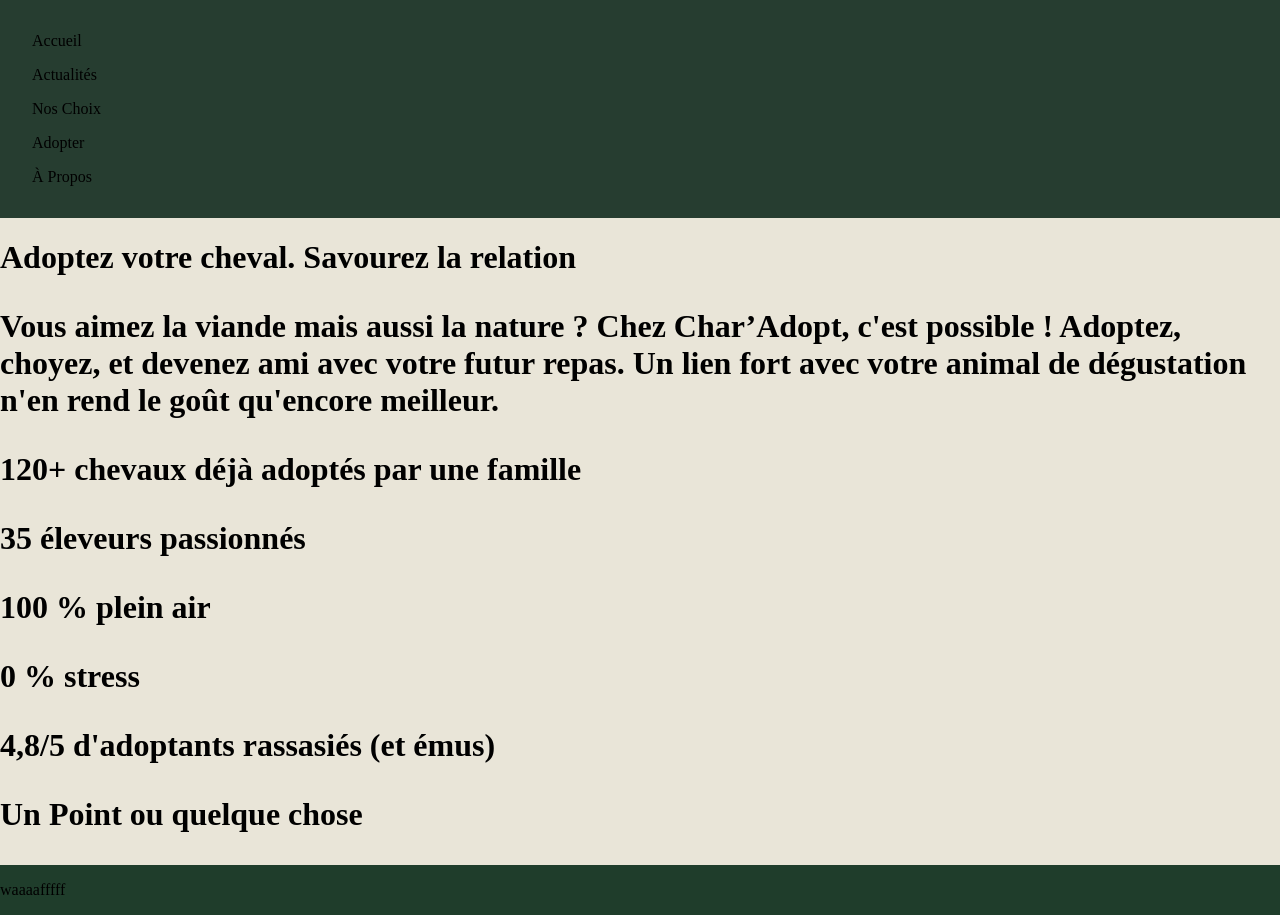
==== index.html @ a3f76d48 "test" ====
<!DOCTYPE html>
<html lang="fr">
<head>
    <meta charset="UTF-8">
    <meta name="viewport" content="width=device-width, initial-scale=1.0">
    <title>Char’Adopt - Accueil</title>
    <link rel="stylesheet" href="style.css">
</head>
<body class="page">
    <header>
        <nav class="nav">
            <p>
                <a href="index.html">
                    <span class="nav">Accueil</span>
                </a>
                <a href="actualite.html">
                    <span class="nav">Actualités</span>
                </a>
                <a href="Nos-choix.html">
                <span class="nav">Nos Choix</span>
                </a>
                <a href="adopter.html">
                    <span class="nav">Adopter</span>
                </a>
                <a href="a_propos.html">
                    <span class="nav">À Propos</span>
                </a>
            </p>
        </nav>
    </header>

    <main class="Accueil">
        <h1>Adoptez votre cheval. Savourez la relation</1>
        <p class="sous-titres">
            Vous aimez la viande mais aussi la nature ?
            Chez Char’Adopt, c'est possible !
            Adoptez, choyez, et devenez ami avec votre futur repas.
            Un lien fort avec votre animal de dégustation n'en rend le goût qu'encore meilleur.
        </p>
        <div class="bande">
            <p>120+ chevaux déjà adoptés par une famille</p>
            <p>35 éleveurs passionnés</p>
            <p>100 % plein air</p>
            <p>0 % stress</p>
            <p>4,8/5 d'adoptants rassasiés (et émus)</p>
        </div>
        <p>Un Point ou quelque chose</p>
    </main>
    <footer>
        <p>waaaafffff</p>
    </footer>
</body>
</html>
---- style.css ----
.page{
    min-height: 90vh;
    color: rgb(0, 0, 0);
    margin: 0 auto;
    display: grid;
    grid-template-rows: auto;
    grid-template-columns: 1fr;
    grid-template-areas:
        "header"
        "main"
        "footer";
    justify-content: center;
}

header{
    margin: 0 0 0 0;
    background-color: #263D30;    
}

.titre{
    text-align: center;
}

.nav{
    display: flex;
    align-items: center;
    gap: 1.5rem;
    padding: 0.5rem 1rem;
    background-color: #263D30;
}

header .logo-responsive {
    width: clamp(80px, 18vw, 250px);
    height: auto;
    display: block;
}

.Accueil{
    box-sizing: border-box;
    background-color: #E9E5D8;
}

footer{
    background-color: #1f3d2b;
}

.titre_chval{
    text-align: center;
}

.liste{
    margin: 0 auto;
    background-color: #f4f1e7;
    display: flex;
    flex-direction: row;
    gap: 1rem;
    flex-wrap: wrap;
    justify-content: center;
    align-items: center;
    align-content: end;
    box-shadow: black 10px;
}

.carte{
    border: hidden 10px;
    box-sizing: border-box;
    border-radius: 10px;
    background-color: #f4f1e7;
    box-shadow: 20px black;
    width: 25rem;
    height: 25rem;
}

.carte img{
    border-radius: 10px 10px 0px 0px;
    box-shadow: 50px;
    width: 100%;
    height: 15rem;
    object-fit: cover;
}

a:link {
    color: inherit;
    text-decoration: none;
}

a:visited {
    color: inherit;
}

a:hover {
    color: inherit;
    text-decoration: none;
}

a:active {
    color: inherit;
}
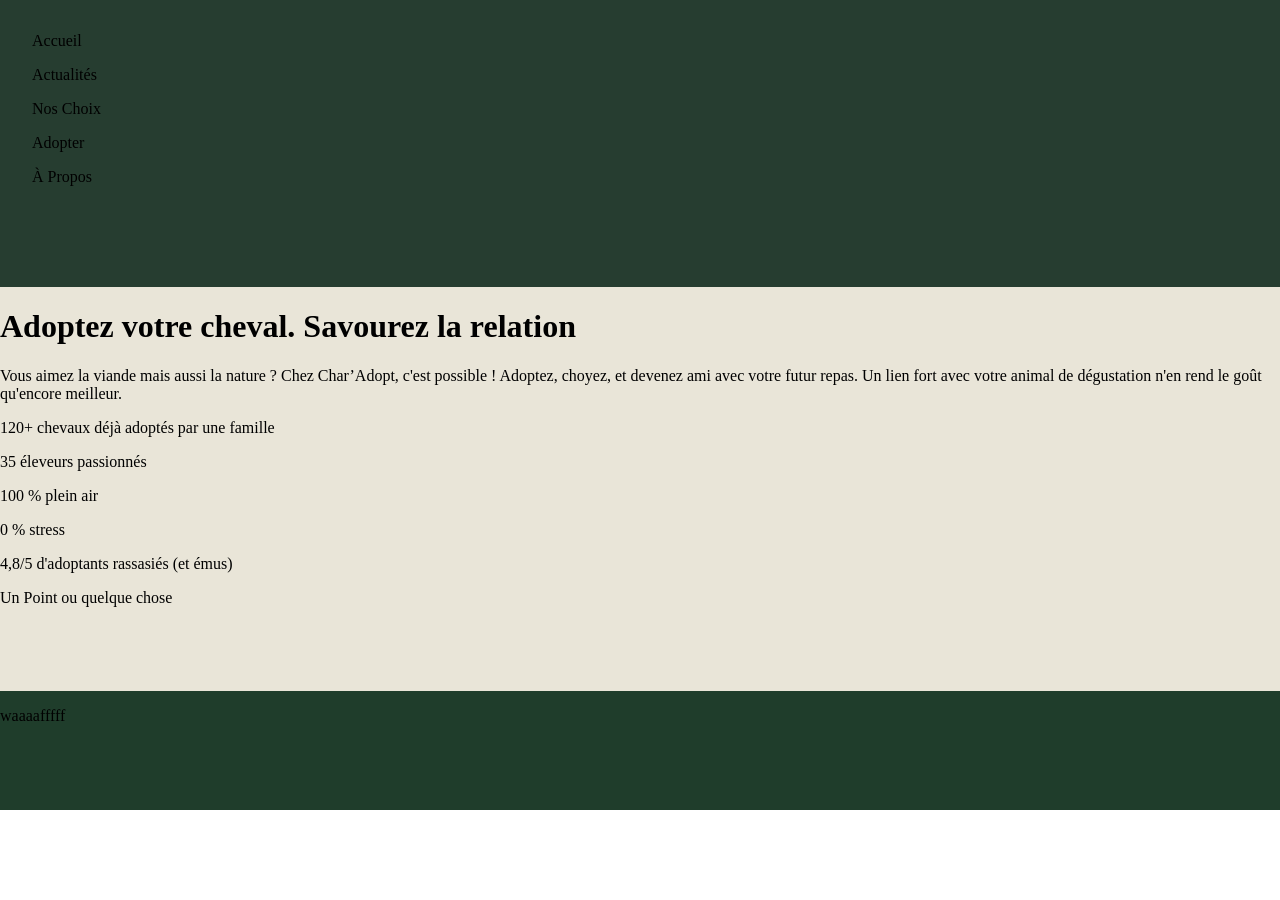
==== commit fc305210: "1er correctif" ====
--- a/index.html
+++ b/index.html
@@ -3,7 +3,7 @@
 <head>
     <meta charset="UTF-8">
     <meta name="viewport" content="width=device-width, initial-scale=1.0">
-    <title>Char’Adopt - Accueil</title>
+    <title>Accueil</title>
     <link rel="stylesheet" href="style.css">
 </head>
 <body class="page">
@@ -30,7 +30,7 @@
     </header>
 
     <main class="Accueil">
-        <h1>Adoptez votre cheval. Savourez la relation</1>
+        <h1>Adoptez votre cheval. Savourez la relation</h1>
         <p class="sous-titres">
             Vous aimez la viande mais aussi la nature ?
             Chez Char’Adopt, c'est possible !
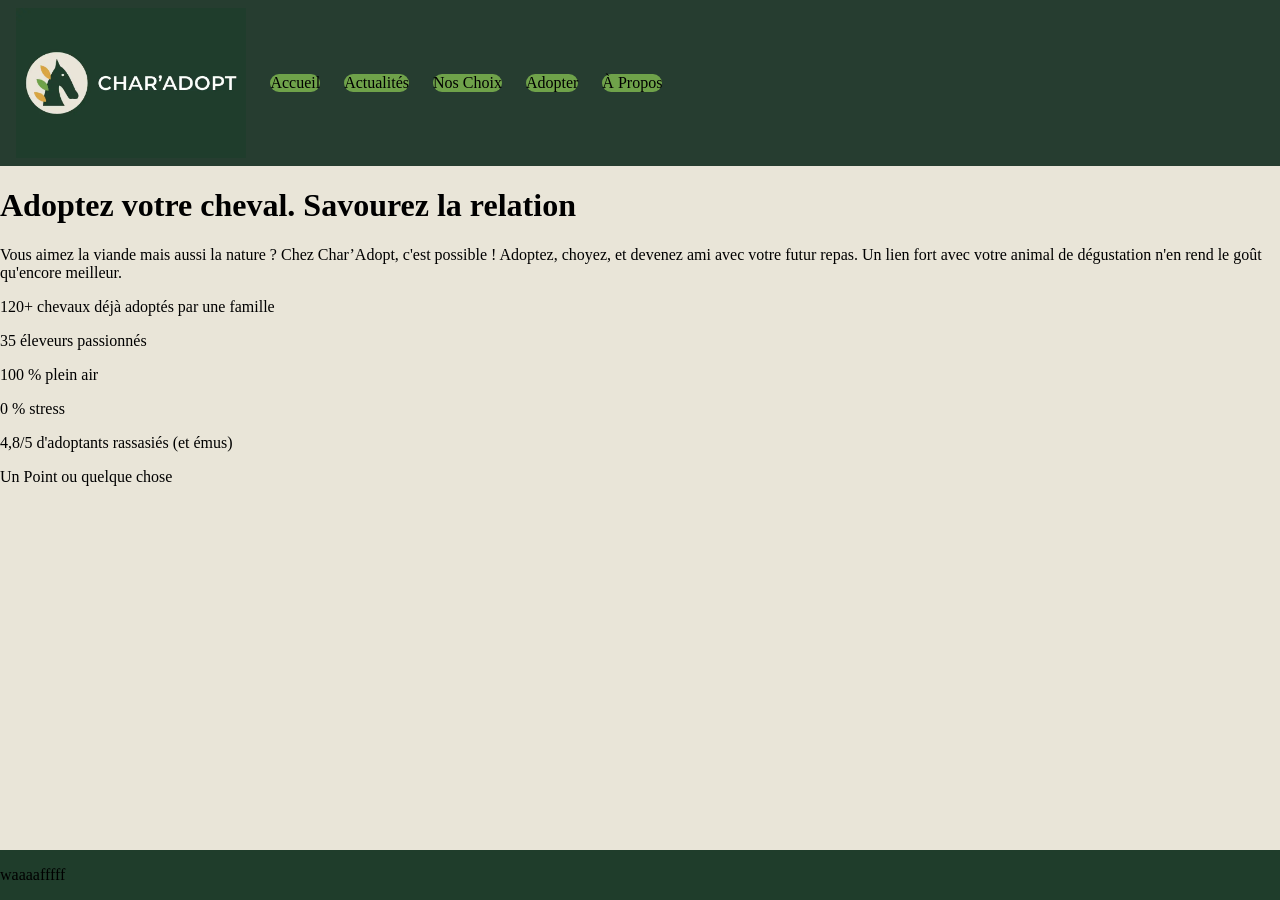
==== commit feaa426f: "navchange" ====
--- a/index.html
+++ b/index.html
@@ -3,29 +3,20 @@
 <head>
     <meta charset="UTF-8">
     <meta name="viewport" content="width=device-width, initial-scale=1.0">
-    <title>Accueil</title>
+    <title>Char’Adopt - Accueil</title>
     <link rel="stylesheet" href="style.css">
 </head>
 <body class="page">
     <header>
         <nav class="nav">
-            <p>
-                <a href="index.html">
-                    <span class="nav">Accueil</span>
-                </a>
-                <a href="actualite.html">
-                    <span class="nav">Actualités</span>
-                </a>
-                <a href="Nos-choix.html">
-                <span class="nav">Nos Choix</span>
-                </a>
-                <a href="adopter.html">
-                    <span class="nav">Adopter</span>
-                </a>
-                <a href="a_propos.html">
-                    <span class="nav">À Propos</span>
-                </a>
-            </p>
+            <a href="index.html">
+                <img src="images/Green-Logo.webp" alt="Char'Adopt Logo, retour à l'accueil"class="logo-responsive">
+            </a>
+            <a href="index.html"> Accueil </a>
+            <a href="actualite.html"> Actualités </a>
+            <a href="Nos-choix.html"> Nos Choix </a>
+            <a href="adopter.html"> Adopter </a>
+            <a href="a_propos.html"> À Propos </a>
         </nav>
     </header>
 
--- a/style.css
+++ b/style.css
@@ -1,9 +1,9 @@
 .page{
-    min-height: 90vh;
+    min-height: 100vh;
     color: rgb(0, 0, 0);
     margin: 0 auto;
     display: grid;
-    grid-template-rows: auto;
+    grid-template-rows: auto 1fr auto;
     grid-template-columns: 1fr;
     grid-template-areas:
         "header"
@@ -26,7 +26,13 @@
     align-items: center;
     gap: 1.5rem;
     padding: 0.5rem 1rem;
-    background-color: #263D30;
+}
+
+.nav a{
+    box-sizing: border-box;
+    border-radius: 10px;
+    box-shadow: 10%;
+    background-color: #6fa24a;
 }
 
 header .logo-responsive {
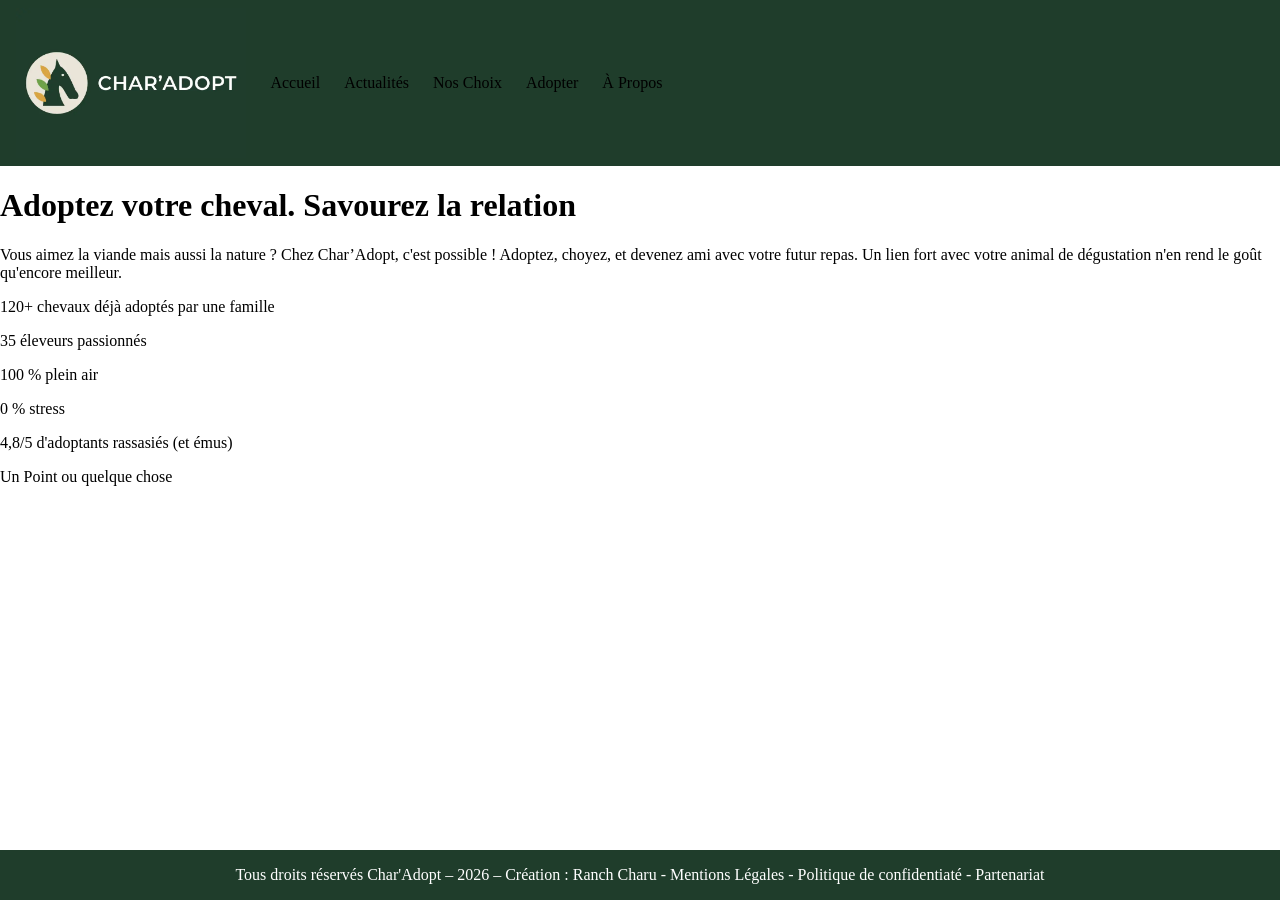
==== commit c2644520: "Large Update: CSS + All Footers + actualité" ====
--- a/index.html
+++ b/index.html
@@ -38,7 +38,7 @@
         <p>Un Point ou quelque chose</p>
     </main>
     <footer>
-        <p>waaaafffff</p>
+        <p>Tous droits réservés Char'Adopt – 2026 – Création : Ranch Charu - Mentions Légales - Politique de confidentiaté - Partenariat</p>
     </footer>
 </body>
 </html>
--- a/style.css
+++ b/style.css
@@ -14,11 +14,30 @@
 
 header{
     margin: 0 0 0 0;
-    background-color: #263D30;    
+    background-color: #1f3d2b;
 }
 
 .titre{
     text-align: center;
+}
+
+.titre-actualite{
+    text-align: left;
+    background-color: #FFFFFF;
+}
+
+.titre-actualite a{
+    color: black;
+}
+
+.Black-Friday{
+    text-align: center;
+    color: white;
+    background-color: black;
+}
+
+.Black-Friday:hover{
+    color: #D9A441;
 }
 
 .nav{
@@ -30,9 +49,7 @@
 
 .nav a{
     box-sizing: border-box;
-    border-radius: 10px;
-    box-shadow: 10%;
-    background-color: #6fa24a;
+    color: #FFFFFF;
 }
 
 header .logo-responsive {
@@ -43,11 +60,13 @@
 
 .Accueil{
     box-sizing: border-box;
-    background-color: #E9E5D8;
+    background-color: white;
 }
 
 footer{
     background-color: #1f3d2b;
+    color: #FFFFFF;
+    text-align: center;
 }
 
 .titre_chval{
@@ -55,8 +74,8 @@
 }
 
 .liste{
-    margin: 0 auto;
-    background-color: #f4f1e7;
+    margin-bottom: 5rem;
+    background-color: #E9E5D8;
     display: flex;
     flex-direction: row;
     gap: 1rem;
@@ -64,7 +83,6 @@
     justify-content: center;
     align-items: center;
     align-content: end;
-    box-shadow: black 10px;
 }
 
 .carte{
@@ -72,13 +90,12 @@
     box-sizing: border-box;
     border-radius: 10px;
     background-color: #f4f1e7;
-    box-shadow: 20px black;
     width: 25rem;
-    height: 25rem;
+    height: 35rem;
 }
 
 .carte img{
-    border-radius: 10px 10px 0px 0px;
+    border-radius: 10px 10px 0 0;
     box-shadow: 50px;
     width: 100%;
     height: 15rem;
@@ -90,12 +107,8 @@
     text-decoration: none;
 }
 
-a:visited {
-    color: inherit;
-}
-
 a:hover {
-    color: inherit;
+    color: #D9A441;
     text-decoration: none;
 }
 
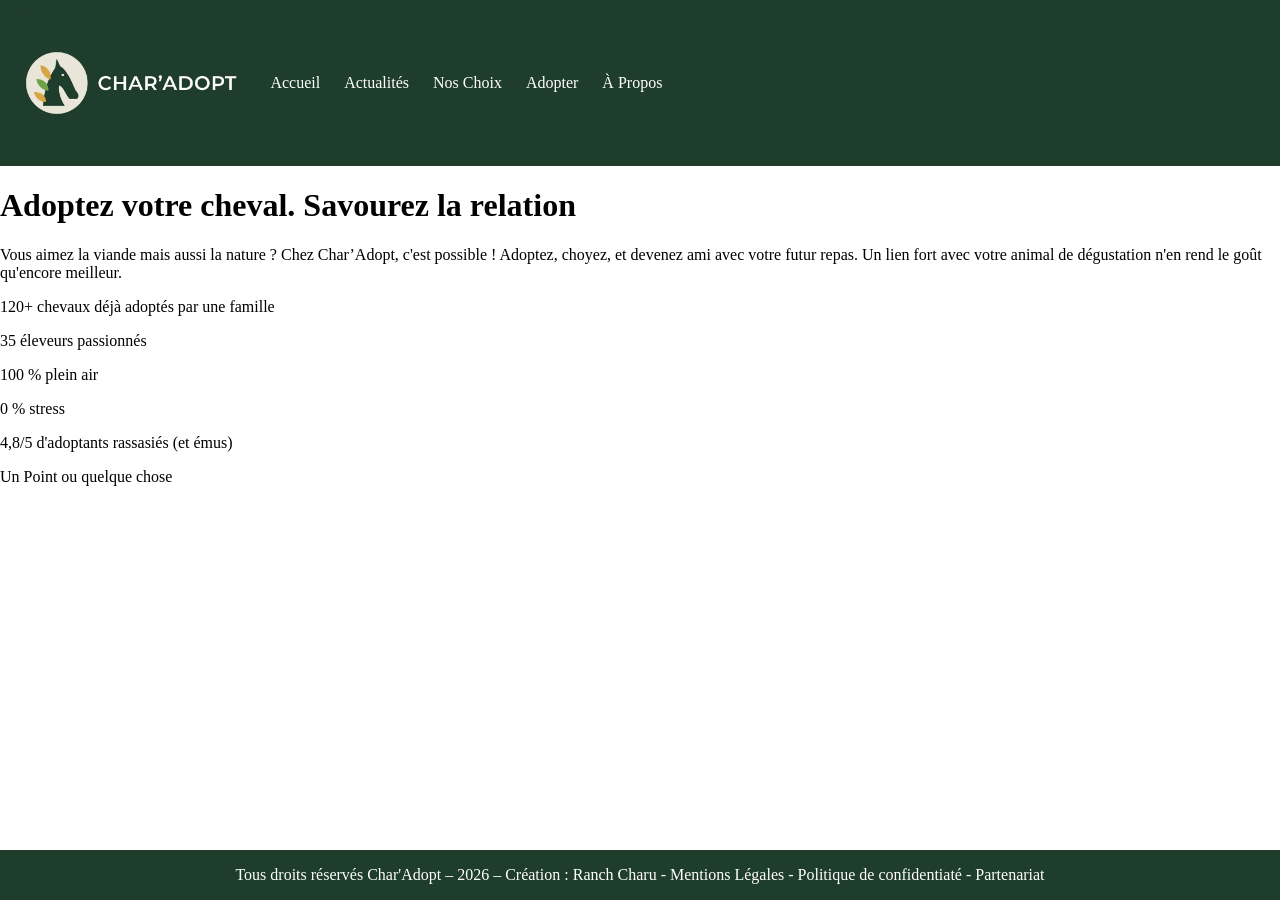
==== commit 357ee716: "pagedescriptivemaj" ====
--- a/index.html
+++ b/index.html
@@ -17,7 +17,7 @@
             <a href="Nos-choix.html"> Nos Choix </a>
             <a href="adopter.html"> Adopter </a>
             <a href="a_propos.html"> À Propos </a>
-        </nav>
+        </nav>  
     </header>
 
     <main class="Accueil">
--- a/style.css
+++ b/style.css
@@ -21,12 +21,13 @@
     text-align: center;
 }
 
-.titre-actualite{
+.titre-actualité{
     text-align: left;
     background-color: #FFFFFF;
-}
-
-.titre-actualite a{
+    margin-left: 2rem;
+}
+
+.titre-actualité a{
     color: black;
 }
 
@@ -41,15 +42,33 @@
 }
 
 .nav{
+    color: white;
     display: flex;
     align-items: center;
-    gap: 1.5rem;
+    column-gap: 1.5rem;
+    row-gap: 0.75rem;
     padding: 0.5rem 1rem;
+}
+
+.nav a img {
+    width: clamp(80px, 18vw, 250px);
 }
 
 .nav a{
     box-sizing: border-box;
     color: #FFFFFF;
+    display: flex;
+}
+
+.nav > a{
+    display: flex;
+    justify-content: left;
+}
+
+.logo-link{
+    margin: 1rem;
+    margin-right: 2rem;
+    display: flex;
 }
 
 header .logo-responsive {
@@ -69,37 +88,39 @@
     text-align: center;
 }
 
+
 .titre_chval{
     text-align: center;
 }
 
 .liste{
     margin-bottom: 5rem;
-    background-color: #E9E5D8;
+    background-color: white;
     display: flex;
     flex-direction: row;
     gap: 1rem;
     flex-wrap: wrap;
     justify-content: center;
-    align-items: center;
-    align-content: end;
 }
 
 .carte{
-    border: hidden 10px;
+    display: flex;
+    flex-direction: column;
+    flex-wrap: wrap;
+    border: solid 5px black;
     box-sizing: border-box;
     border-radius: 10px;
     background-color: #f4f1e7;
-    width: 25rem;
-    height: 35rem;
+    width: 25vw;
+    height: 30vw;
 }
 
 .carte img{
-    border-radius: 10px 10px 0 0;
-    box-shadow: 50px;
-    width: 100%;
-    height: 15rem;
+    width: 24.4vw;
+    height: 25vh;
     object-fit: cover;
+    border-radius: 7px;
+    border-bottom: 5px solid black;
 }
 
 a:link {
@@ -116,3 +137,73 @@
     color: inherit;
 }
 
+.contact-form {
+width: 60ch;
+margin-inline: auto;
+}
+
+.actualite {
+    display: flex;
+    flex-direction: column;
+    gap: 0.5rem;
+    align-items: center;
+}
+
+.news {
+    display: flex;
+    flex-direction: column;
+    gap: 0.2rem;    
+}
+
+.carte-actu{
+    background-color: #E9E5D8;
+    display: flex;
+    flex-direction: row;
+    gap: .1rem;
+    height: 17.5rem;
+    width: 90vw;
+    align-items: center;
+    border: 5px solid black;
+    border-radius: 11px;
+}
+
+.image-actu img{
+    margin-top: 0.2rem;
+    border-radius: 8px;
+    width: 18rem;
+    height: 17.5rem;
+    object-fit: cover;
+    border-right: 5px solid black;
+}
+
+.adopter {
+    display: grid;
+    grid-template-columns: 1fr 1fr;
+    grid-template-rows: 1fr 1fr;
+    gap: 20px;
+}
+
+.boulonnais{
+    margin: 2.5rem;
+}
+.boulonnais img{
+    border-radius: 10px;
+}
+
+.ardennais{
+    margin: 2.5rem;
+}
+.ardennais img{
+    border-radius: 10px;
+}
+
+.comtois{
+    margin: 2.5rem;
+}
+.comtois img{
+    border-radius: 10px;
+}
+
+.adopter{
+    background-color: #E9E5D8;
+}
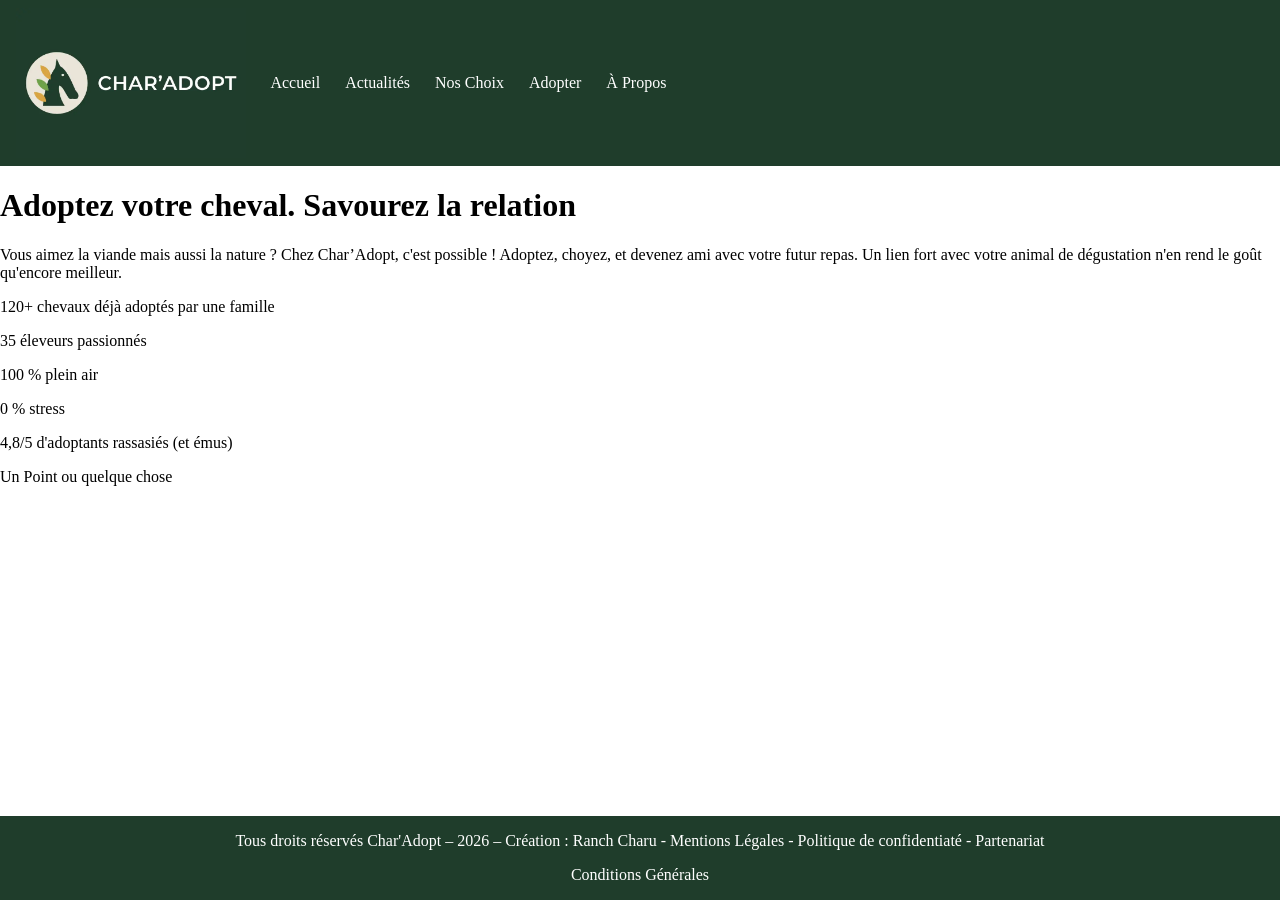
==== commit 8552b944: "mobile_version_V1" ====
--- a/index.html
+++ b/index.html
@@ -9,15 +9,24 @@
 <body class="page">
     <header>
         <nav class="nav">
-            <a href="index.html">
-                <img src="images/Green-Logo.webp" alt="Char'Adopt Logo, retour à l'accueil"class="logo-responsive">
+            <a href="index.html" class="logo">
+                <img src="images/Green-Logo.webp" alt="Char'Adopt Logo, retour à l'accueil" class="logo-responsive">
             </a>
+                <!-- Bouton téléphone -->
+            <input type="checkbox" id="menu-mobile">
+
+            <label for="menu-mobile" class="burger">
+                ☰
+            </label>
+            
+            <div class="nav-liens">
             <a href="index.html"> Accueil </a>
             <a href="actualite.html"> Actualités </a>
             <a href="Nos-choix.html"> Nos Choix </a>
             <a href="adopter.html"> Adopter </a>
             <a href="a_propos.html"> À Propos </a>
-        </nav>  
+            </div>
+        </nav> 
     </header>
 
     <main class="Accueil">
@@ -39,6 +48,9 @@
     </main>
     <footer>
         <p>Tous droits réservés Char'Adopt – 2026 – Création : Ranch Charu - Mentions Légales - Politique de confidentiaté - Partenariat</p>
+        <p>
+            <a href="condition-general.html"> Conditions Générales </a>
+        </p>
     </footer>
 </body>
 </html>
--- a/style.css
+++ b/style.css
@@ -21,6 +21,10 @@
     text-align: center;
 }
 
+.actualite_page{
+    padding-bottom: rem;
+}
+
 .titre-actualité{
     text-align: left;
     background-color: #FFFFFF;
@@ -65,6 +69,55 @@
     justify-content: left;
 }
 
+
+.nav-liens {
+    display: flex;
+    gap: 25px;
+}
+
+/* BOUTON MENU */
+
+.burger {
+    display: none;
+}
+
+#menu-mobile {
+    display: none;
+}
+
+
+/* VERSION TELEPHONE */
+
+@media screen and (max-width: 768px) {
+
+    .nav{
+        display: flex;
+        flex-wrap: wrap;
+        justify-content: space-between;
+        align-items: center;
+    }
+
+    .burger {
+        display: block;
+        color: white;
+        font-size: 30px;
+        cursor: pointer;
+    }
+
+    #menu-mobile:checked ~ .nav-liens {
+        display: flex;
+    }
+    
+    .nav-liens {
+        display: none;
+        flex-direction: column;
+        width: 100%;
+        gap: 20px;
+        padding: 20px 0;
+    }
+
+}
+
 .logo-link{
     margin: 1rem;
     margin-right: 2rem;
@@ -133,6 +186,8 @@
     text-decoration: none;
 }
 
+
+
 a:active {
     color: inherit;
 }
@@ -160,20 +215,58 @@
     display: flex;
     flex-direction: row;
     gap: .1rem;
-    height: 17.5rem;
-    width: 90vw;
+    min-width: 768px;
+    max-width: 1000px;
+    height: 300px;
+    width: 1000px;
     align-items: center;
     border: 5px solid black;
     border-radius: 11px;
 }
 
-.image-actu img{
-    margin-top: 0.2rem;
+.carte-actu img{
+    width: 20rem;
+    height: 20rem;
     border-radius: 8px;
-    width: 18rem;
-    height: 17.5rem;
     object-fit: cover;
     border-right: 5px solid black;
+}
+
+@media screen and (max-width: 768px) {
+    
+    .actualite {
+        display: flex;
+        flex-direction: column;
+        gap: 0.5rem;
+        align-items: center;
+    }   
+
+    .news {
+        display: flex;
+        flex-direction: column;
+        gap: 0.2rem;    
+    }  
+
+    .carte-actu{
+        box-sizing: content-box;
+        background-color: #E9E5D8;
+        display: flex;
+        flex-direction: column;
+        gap: .1rem;
+        height: auto;
+        align-items: center;
+        border: 5px solid black;
+        border-radius: 11px;
+    }
+
+    .carte-actu img{
+        width: 200px;
+        height: auto;
+        border-radius: 8px;
+        object-fit: cover;
+        border-bottom: 5px solid black;
+        border-right: none;
+    }
 }
 
 .adopter {
@@ -183,27 +276,101 @@
     gap: 20px;
 }
 
+.adopter{
+    background-color: #E9E5D8;
+}
+
 .boulonnais{
     margin: 2.5rem;
+    padding: 1rem;
+    background-color: #E9E5D8;
+    border-radius: 25px;
+    border: solid 5px black;
 }
 .boulonnais img{
     border-radius: 10px;
+    object-fit: cover;
 }
 
 .ardennais{
     margin: 2.5rem;
+    padding: 1rem;
+    background-color: #E9E5D8;
+    border-radius: 25px;
+    border: solid 5px black;
 }
 .ardennais img{
     border-radius: 10px;
+    object-fit: cover;
 }
 
 .comtois{
     margin: 2.5rem;
+    padding: 1rem;
+    background-color: #E9E5D8;
+    border-radius: 25px;
+    border: solid 5px black;
 }
 .comtois img{
     border-radius: 10px;
-}
-
-.adopter{
-    background-color: #E9E5D8;
+    object-fit: cover;
+}
+
+.percheron{
+    margin: 2.5rem;
+    padding: 1rem;
+    background-color: #E9E5D8;
+    border-radius: 25px;
+    border: solid 5px black;
+}
+.percheron img{
+    border-radius: 10px;
+    object-fit: cover;
+}
+
+.trait_du_nord{
+    margin: 2.5rem;
+    padding: 1rem;
+    background-color: #E9E5D8;
+    border-radius: 25px;
+    border: solid 5px black;
+}
+.trait_du_nord img{
+    border-radius: 10px;
+    object-fit: cover;
+}
+
+.groupe {
+    background-color: #1f3d2b;
+    border: 1px solid #333;
+    border-radius: 40px;
+    padding: 30px;
+    width: 650px;
+    margin: auto;
+    color: #E9E5D8;
+    font-family: Arial, sans-serif;
+    margin-top: 40px;
+}
+
+.groupe h2 {
+    text-align: center;
+    font-size: 32px;
+    margin-bottom: 25px;
+}
+
+.groupe hr {
+    border: none;
+    border-top: 1px solid #333;
+    margin-bottom: 20px;
+}
+
+.noms {
+    display: grid;
+    grid-template-columns: 1fr 1fr;
+    text-align: center;
+}
+
+.noms p {
+    font-weight: bold;
+    margin: 10px 0;
 }
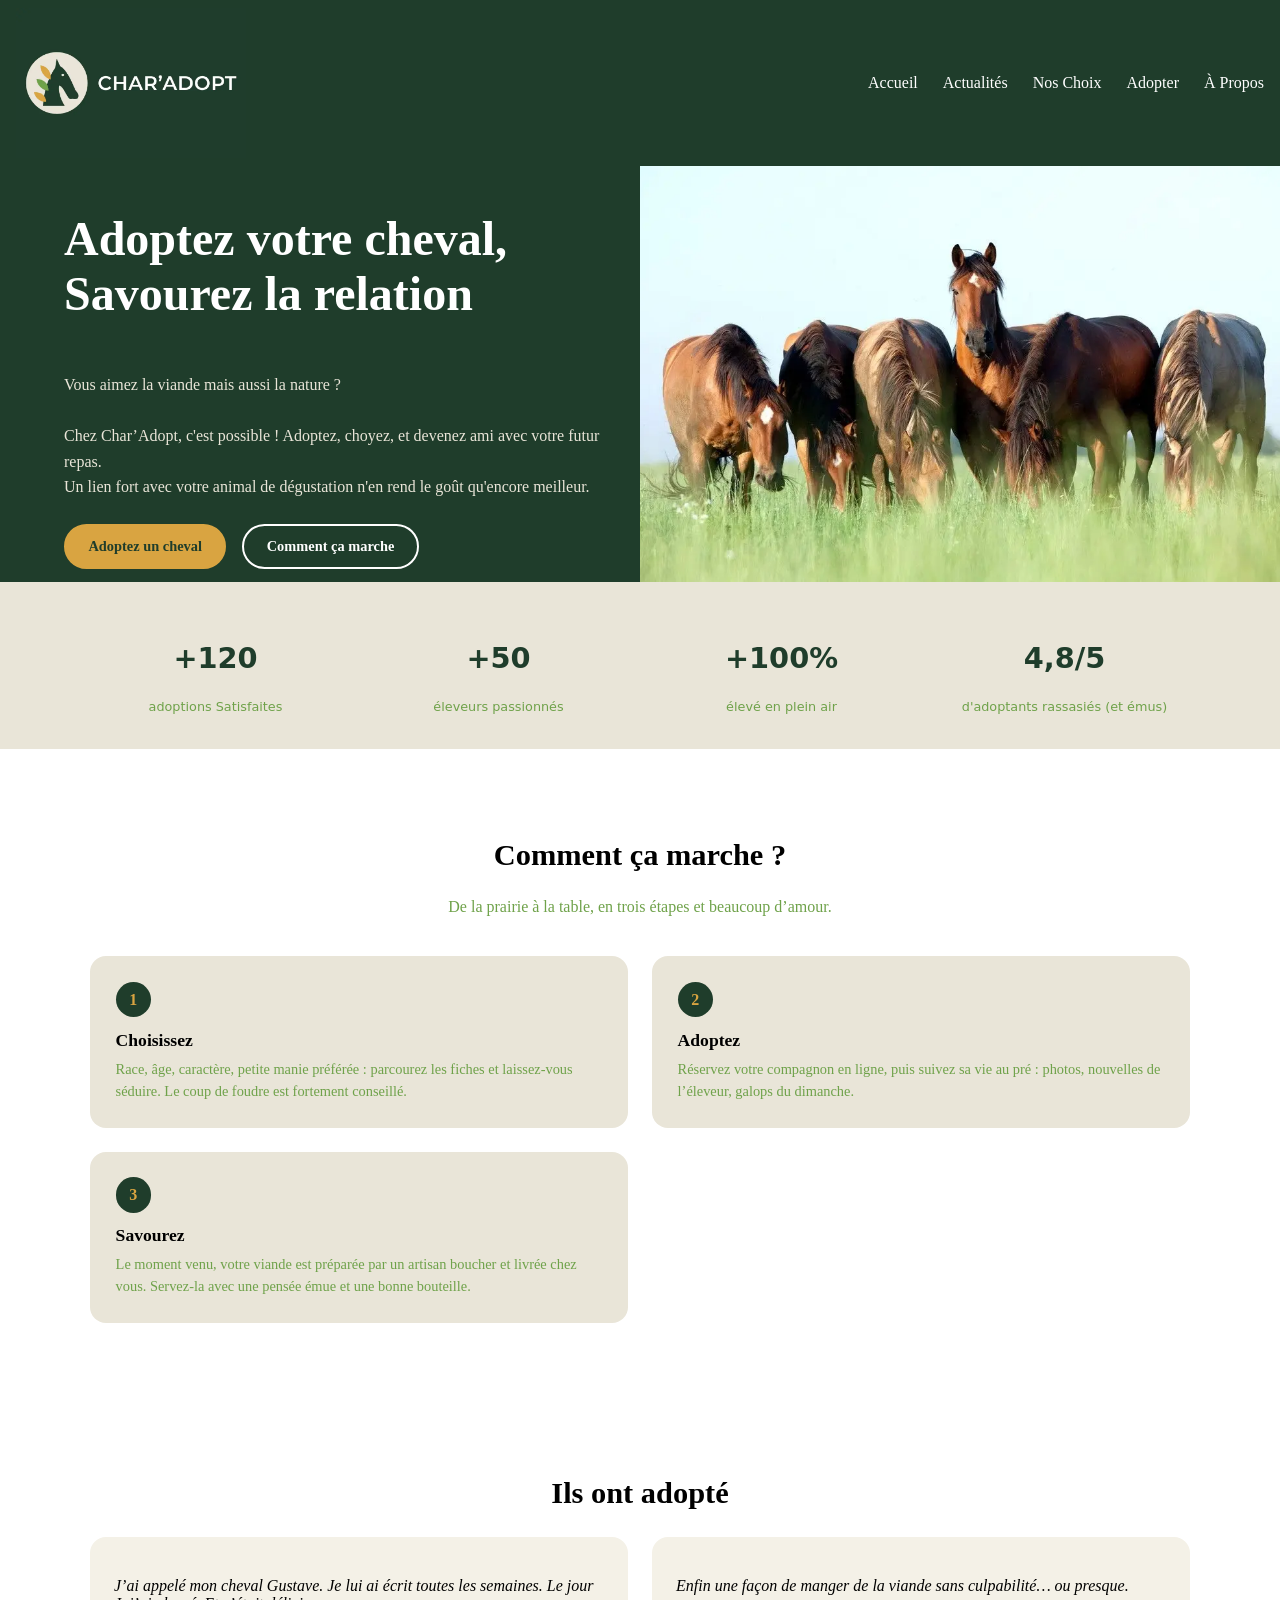
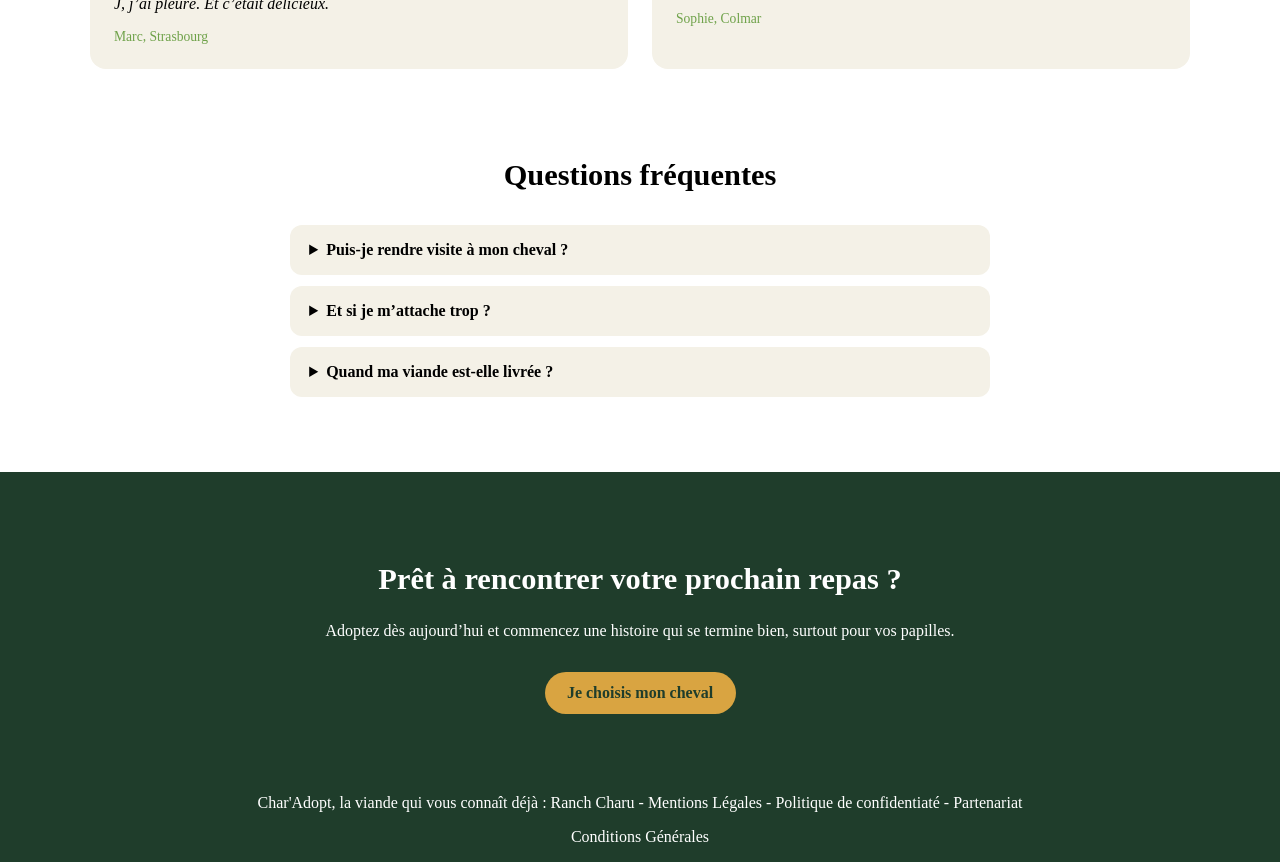
==== commit 5176a51c: "final_version" ====
--- a/index.html
+++ b/index.html
@@ -1,5 +1,5 @@
 <!DOCTYPE html>
-<html lang="fr">
+<html lang="fr" xmlns="http://www.w3.org/1999/html">
 <head>
     <meta charset="UTF-8">
     <meta name="viewport" content="width=device-width, initial-scale=1.0">
@@ -12,45 +12,98 @@
             <a href="index.html" class="logo">
                 <img src="images/Green-Logo.webp" alt="Char'Adopt Logo, retour à l'accueil" class="logo-responsive">
             </a>
-                <!-- Bouton téléphone -->
+            <!-- Bouton téléphone -->
             <input type="checkbox" id="menu-mobile">
+            <label for="menu-mobile" class="burger">☰</label>
 
-            <label for="menu-mobile" class="burger">
-                ☰
-            </label>
-            
             <div class="nav-liens">
-            <a href="index.html"> Accueil </a>
-            <a href="actualite.html"> Actualités </a>
-            <a href="Nos-choix.html"> Nos Choix </a>
-            <a href="adopter.html"> Adopter </a>
-            <a href="a_propos.html"> À Propos </a>
+                <a href="index.html"> Accueil </a>
+                <a href="actualite.html"> Actualités </a>
+                <a href="Nos-choix.html"> Nos Choix </a>
+                <a href="adopter.html"> Adopter </a>
+                <a href="a_propos.html"> À Propos </a>
             </div>
-        </nav> 
+        </nav>
     </header>
 
     <main class="Accueil">
-        <h1>Adoptez votre cheval. Savourez la relation</h1>
-        <p class="sous-titres">
-            Vous aimez la viande mais aussi la nature ?
-            Chez Char’Adopt, c'est possible !
-            Adoptez, choyez, et devenez ami avec votre futur repas.
-            Un lien fort avec votre animal de dégustation n'en rend le goût qu'encore meilleur.
-        </p>
-        <div class="bande">
-            <p>120+ chevaux déjà adoptés par une famille</p>
-            <p>35 éleveurs passionnés</p>
-            <p>100 % plein air</p>
-            <p>0 % stress</p>
-            <p>4,8/5 d'adoptants rassasiés (et émus)</p>
-        </div>
-        <p>Un Point ou quelque chose</p>
+        <hgroup class="accueil-head">
+            <h1>Adoptez votre cheval,<br> Savourez la relation</h1>
+            <p class="intro">
+                Vous aimez la viande mais aussi la nature ?<br><br>
+                Chez Char’Adopt, c'est possible !
+                Adoptez, choyez, et devenez ami avec votre futur repas.<br>
+                Un lien fort avec votre animal de dégustation n'en rend le goût qu'encore meilleur.
+            </p>
+            <div class="hero-actions">
+                <a href="Nos-choix.html" class="button-adopter">Adoptez un cheval</a>
+                <a href="#fonctionnement" class="button-fonctionnement">Comment ça marche</a>
+            </div>
+            <img src="images/chevaux_accueil.webp" alt="Nos amis équestres">
+        </hgroup>
+
+        <section class="bande" aria-label="Nos Chiffres clés">
+            <div class="conteneur-stats">
+
+                <hgroup class ="stat">
+                    <h2 class="stat-chiffre">+120</h2>
+                    <p class="chiffre-label">adoptions Satisfaites</p>
+                </hgroup>
+
+                <hgroup class ="stat">
+                    <h2 class="stat-chiffre">+50</h2>
+                    <p class="chiffre-label">éleveurs passionnés</p>
+                </hgroup>
+
+                <hgroup class ="stat">
+                    <h2 class="stat-chiffre">+100%</h2>
+                    <p class="chiffre-label">élevé en plein air</p>
+                </hgroup>
+
+                <hgroup class ="stat">
+                    <h2 class="stat-chiffre">4,8/5</h2>
+                    <p class="chiffre-label">d'adoptants rassasiés (et émus)</p>
+                </hgroup>
+
+            </div>
+        </section>
+
+        <section class="section" id="fonctionnement" aria-labelledby="t-fonctionnement">
+            <h2 id="t-fonctionnement">Comment ça marche ?</h2>
+            <p class="intro">De la prairie à la table, en trois étapes et beaucoup d’amour.</p>
+            <ol class="grid" style="list-style:none;padding:0;margin:0">
+                <li class="card"><div class="step__n">1</div><h3>Choisissez</h3><p>Race, âge, caractère, petite manie préférée : parcourez les fiches et laissez-vous séduire. Le coup de foudre est fortement conseillé.</p></li>
+                <li class="card"><div class="step__n">2</div><h3>Adoptez</h3><p>Réservez votre compagnon en ligne, puis suivez sa vie au pré : photos, nouvelles de l’éleveur, galops du dimanche.</p></li>
+                <li class="card"><div class="step__n">3</div><h3>Savourez</h3><p>Le moment venu, votre viande est préparée par un artisan boucher et livrée chez vous. Servez-la avec une pensée émue et une bonne bouteille.</p></li>
+            </ol>
+        </section>
+
+        <section class="section" id="avis" aria-labelledby="t-avis">
+            <h2 id="t-avis">Ils ont adopté</h2>
+            <div class="grid">
+                <blockquote><p>J’ai appelé mon cheval Gustave. Je lui ai écrit toutes les semaines. Le jour J, j’ai pleuré. Et c’était délicieux.</p><footer>Marc, Strasbourg</footer></blockquote>
+                <blockquote><p>Enfin une façon de manger de la viande sans culpabilité… ou presque.</p><footer>Sophie, Colmar</footer></blockquote>
+            </div>
+        </section>
+
+        <section class="section" id="faq" aria-labelledby="t-faq" style="padding-top:0">
+            <h2 id="t-faq">Questions fréquentes</h2>
+            <div class="faq" style="margin-top:2rem">
+                <details><summary>Puis-je rendre visite à mon cheval ?</summary><p>Bien sûr ! Un ami, ça se rend visite.</p></details>
+                <details><summary>Et si je m’attache trop ?</summary><p>C’est le but. Notre service client est formé à l’écoute et aux mouchoirs.</p></details>
+                <details><summary>Quand ma viande est-elle livrée ?</summary><p>Quand votre cheval a atteint sa pleine maturité, en général entre 2 et 4 ans selon la race.</p></details>
+            </div>
+        </section>
+
+        <section class="section cta" aria-labelledby="t-cta">
+            <h2 id="t-cta">Prêt à rencontrer votre prochain repas ?</h2>
+            <p>Adoptez dès aujourd’hui et commencez une histoire qui se termine bien, surtout pour vos papilles.</p>
+            <a class="btn btn--forest" href="Nos-choix.html">Je choisis mon cheval</a>
+        </section>
     </main>
     <footer>
-        <p>Tous droits réservés Char'Adopt – 2026 – Création : Ranch Charu - Mentions Légales - Politique de confidentiaté - Partenariat</p>
-        <p>
-            <a href="condition-general.html"> Conditions Générales </a>
-        </p>
+        <p>Char'Adopt, la viande qui vous connaît déjà : Ranch Charu - Mentions Légales - Politique de confidentiaté - Partenariat</p>
+        <p><a href="condition-general.html">Conditions Générales</a></p>
     </footer>
 </body>
 </html>
--- a/style.css
+++ b/style.css
@@ -17,6 +17,294 @@
     background-color: #1f3d2b;
 }
 
+img{
+    max-width: 100%;
+}
+
+.bande{
+    background-color: #E9E5D8;
+    color: black;
+    padding: 3rem 1.5rem;
+    font-family: system-ui, -apple-system, sans-serif;
+}
+
+.conteneur-stats{
+    max-width: 1100px;
+    margin: 0 auto;
+    display: grid;
+    grid-template-columns: repeat(auto-fit, minmax(200px, 1fr));
+    gap: 2rem;
+    text-align: center;
+}
+
+.accueil-head{
+    margin:0; display:grid;
+    grid-template-columns:1fr 1fr;
+    grid-template-rows:1fr auto auto auto 1fr;
+    background:#1f3d2b; color:#fff; min-height:26rem;
+}
+
+.accueil-head h1{
+    grid-column:1;
+    grid-row:2;
+    padding:0 2rem 0 4rem;
+    font-size:clamp(2rem,4vw,3rem);
+}
+
+.accueil-head h1 span{
+    color:#D9A441;
+}
+
+.accueil-head .intro{
+    grid-column:1;
+    grid-row:3;
+    padding:1.2rem 2rem 1.5rem 4rem;
+    margin:0;
+    line-height:1.6;
+    color:#e9e5d8;
+    max-width:34rem;
+}
+
+.hero-actions{
+    grid-column:1;
+    grid-row:4;
+    padding:0 2rem 0 4rem;
+    display:flex;
+    gap:1rem;
+    flex-wrap:wrap;
+}
+
+.accueil-head img{
+    grid-column: 2;
+    grid-row: 1 / -1;
+    width: 100%;
+    height: 100%;
+    min-width: 0;
+    min-height: 0;
+    contain: size;
+    object-fit: cover;
+    display: block;
+}
+
+.accueil-head .button-adopter, .accueil-head .button-fonctionnement{
+    padding:.75rem 1.4rem;
+    border-radius:999px;
+    font-weight:600;
+    font-size:.9rem;
+}
+
+.accueil-head .button-adopter{
+    background:#D9A441;
+    color:#1f3d2b;
+    border:2px solid #D9A441;
+}
+
+.accueil-head .button-fonctionnement{
+    color:#fff;
+    border:2px solid #fff;
+}
+
+.accueil-head .button-adopter:hover{
+    background:#c8932f;
+    color:#1f3d2b;
+}
+
+.accueil-head .button-fonctionnement:hover{
+    background:#fff;
+    color:#1f3d2b;
+}
+
+.Accueil .bande{
+    padding:2.2rem 1.5rem;
+}
+
+.stat{
+    margin:0;
+}
+
+.stat-chiffre{
+    font-size:1.8rem;
+    color:#1f3d2b;
+}
+
+.chiffre-label{
+    margin:.3rem 0 0;
+    font-size:.8rem;
+    color:#6FA24A;
+}
+
+.Accueil .section{
+    max-width:1100px;
+    margin:0 auto;
+    padding:4rem 1.5rem;
+    text-align:center;
+}
+
+.Accueil .section h2{
+    font-size:1.9rem;
+}
+
+.Accueil .section .intro{
+    color:#6FA24A;
+    margin:.6rem 0 2.5rem;
+}
+
+.grid{
+    display:grid;
+    grid-template-columns: minmax(0,1fr) minmax(0,1fr);
+    gap:1.5rem;
+    text-align:left;
+}
+
+.card{
+    background:#E9E5D8;
+    border-radius:16px;
+    padding:1.6rem;
+}
+
+.card h3{
+    margin:.8rem 0 .5rem;
+    font-size:1.1rem;
+}
+
+.card p{
+    margin:0;
+    font-size:.9rem;
+    line-height:1.5;
+    color:#6FA24A;
+}
+
+.step__n{
+    width:2.2rem;
+    height:2.2rem;
+    border-radius:50%;
+    background:#1f3d2b;
+    color:#D9A441;
+    display:grid;
+    place-items:center;
+    font-weight:700;
+}
+
+blockquote{
+    margin:0;
+    background:#f4f1e7;
+    border-radius:16px;
+    padding:1.5rem;
+    font-style:italic;
+}
+
+blockquote footer{
+    background:none;
+    color:#6FA24A;
+    text-align:left;
+    margin-top:.8rem;
+    padding:0;
+    font-size:.85rem;
+    font-style:normal;
+}
+
+.faq{
+    max-width:700px;
+    margin-inline:auto;
+    text-align:left;
+}
+
+.faq details{
+    background:#f4f1e7;
+    border-radius:12px;
+    padding:1rem 1.2rem;
+    margin-bottom:.7rem;
+}
+
+.faq summary{
+    cursor:pointer;
+    font-weight:600;
+}
+
+.Accueil .cta{
+    background:#1f3d2b;
+    color:#fff;
+    max-width:none;
+}
+
+.btn{
+    display:inline-block;
+    padding:.75rem 1.4rem;
+    border-radius:999px;
+    font-weight:600;
+    margin-top:1rem;
+}
+
+.Accueil .btn--forest{
+    background:#D9A441;
+    color:#1f3d2b;
+}
+
+#menu-mobile,
+.burger{
+    display: none;
+}
+
+.nav-liens{
+    display: flex;
+    align-items: center;
+    column-gap: 1.5rem;
+}
+
+@media (max-width:768px){
+    .accueil-head{ grid-template-columns:minmax(0,1fr); grid-template-rows:none; min-height:0; padding-top:2.5rem; }
+    .accueil-head h1,
+    .accueil-head .intro,
+    .hero-actions{ grid-column:1; grid-row:auto; padding-inline:1.5rem; }
+    .accueil-head .intro{ padding-top:1rem; padding-bottom:1.5rem; max-width:none; }
+    .accueil-head img{ grid-column:1; grid-row:auto; margin-top:2rem; height:16rem; width:100%; }
+
+    .conteneur-stats{ grid-template-columns:repeat(2,minmax(0,1fr)); gap:1.5rem 1rem; }
+    .Accueil .section{ padding:3rem 1.25rem; }
+    .grid{ grid-template-columns:repeat(auto-fit,minmax(min(240px,100%),1fr)); }
+    .burger{ padding:.25rem .5rem; }
+}
+
+/* ===== Petits téléphones (iPhone SE, 365 à 480 px) ===== */
+@media (max-width:480px){
+    .accueil-head h1{ font-size:1.7rem; }
+    .accueil-head .intro{ font-size:.95rem; }
+
+    .hero-actions{ flex-direction:column; gap:.75rem; }
+    .accueil-head .button-adopter,
+    .accueil-head .button-fonctionnement{ text-align:center; padding:.85rem 1rem; }  /* grande zone tactile */
+    .accueil-head img{ height:13rem; }
+
+    .Accueil .bande{ padding:1.8rem 1rem; }
+    .stat-chiffre{ font-size:1.5rem; }
+    .chiffre-label{ font-size:.75rem; }
+
+    .Accueil .section{ padding:2.5rem 1rem; }
+    .Accueil .section h2{ font-size:1.5rem; }
+    .Accueil .section .intro{ margin-bottom:1.5rem; }
+    .card{ padding:1.2rem; }
+
+    footer{ padding:1rem; font-size:.8rem; }
+}
+
+.nav{
+    display: flex;
+    flex-wrap: wrap;
+    justify-content: space-between;
+    align-items: center;
+}
+
+.burger {
+    display: block;
+    color: white;
+    font-size: 30px;
+    cursor: pointer;
+}
+
+#menu-mobile:checked ~ .nav-liens {
+    display: flex;
+}
+
 .titre{
     text-align: center;
 }
@@ -45,6 +333,7 @@
     color: #D9A441;
 }
 
+/* menu de navigation*/
 .nav{
     color: white;
     display: flex;
@@ -117,6 +406,7 @@
     }
 
 }
+/* fin menu de navigation*/
 
 .logo-link{
     margin: 1rem;
@@ -198,39 +488,38 @@
 }
 
 .actualite {
-    display: flex;
-    flex-direction: column;
-    gap: 0.5rem;
-    align-items: center;
-}
-
-.news {
-    display: flex;
-    flex-direction: column;
-    gap: 0.2rem;    
-}
-
-.carte-actu{
-    background-color: #E9E5D8;
-    display: flex;
-    flex-direction: row;
-    gap: .1rem;
-    min-width: 768px;
-    max-width: 1000px;
-    height: 300px;
-    width: 1000px;
-    align-items: center;
-    border: 5px solid black;
-    border-radius: 11px;
-}
-
-.carte-actu img{
-    width: 20rem;
-    height: 20rem;
-    border-radius: 8px;
-    object-fit: cover;
-    border-right: 5px solid black;
-}
+        display: flex;
+        flex-direction: column;
+        gap: 0.5rem;
+        align-items: center;
+    }   
+
+    .news {
+        display: flex;
+        flex-direction: column;
+        gap: 0.2rem;    
+    }  
+
+    .carte-actu{
+        box-sizing: content-box;
+        background-color: #E9E5D8;
+        display: flex;
+        flex-direction: row;
+        gap: .1rem;
+        height: auto;
+        align-items: center;
+        border: 5px solid black;
+        border-radius: 11px;
+    }
+
+    .carte-actu img{
+        width: 200px;
+        height: auto;
+        border-radius: 8px;
+        object-fit: cover;
+        border-bottom: 5px solid black;
+        border-right: none;
+    }
 
 @media screen and (max-width: 768px) {
     
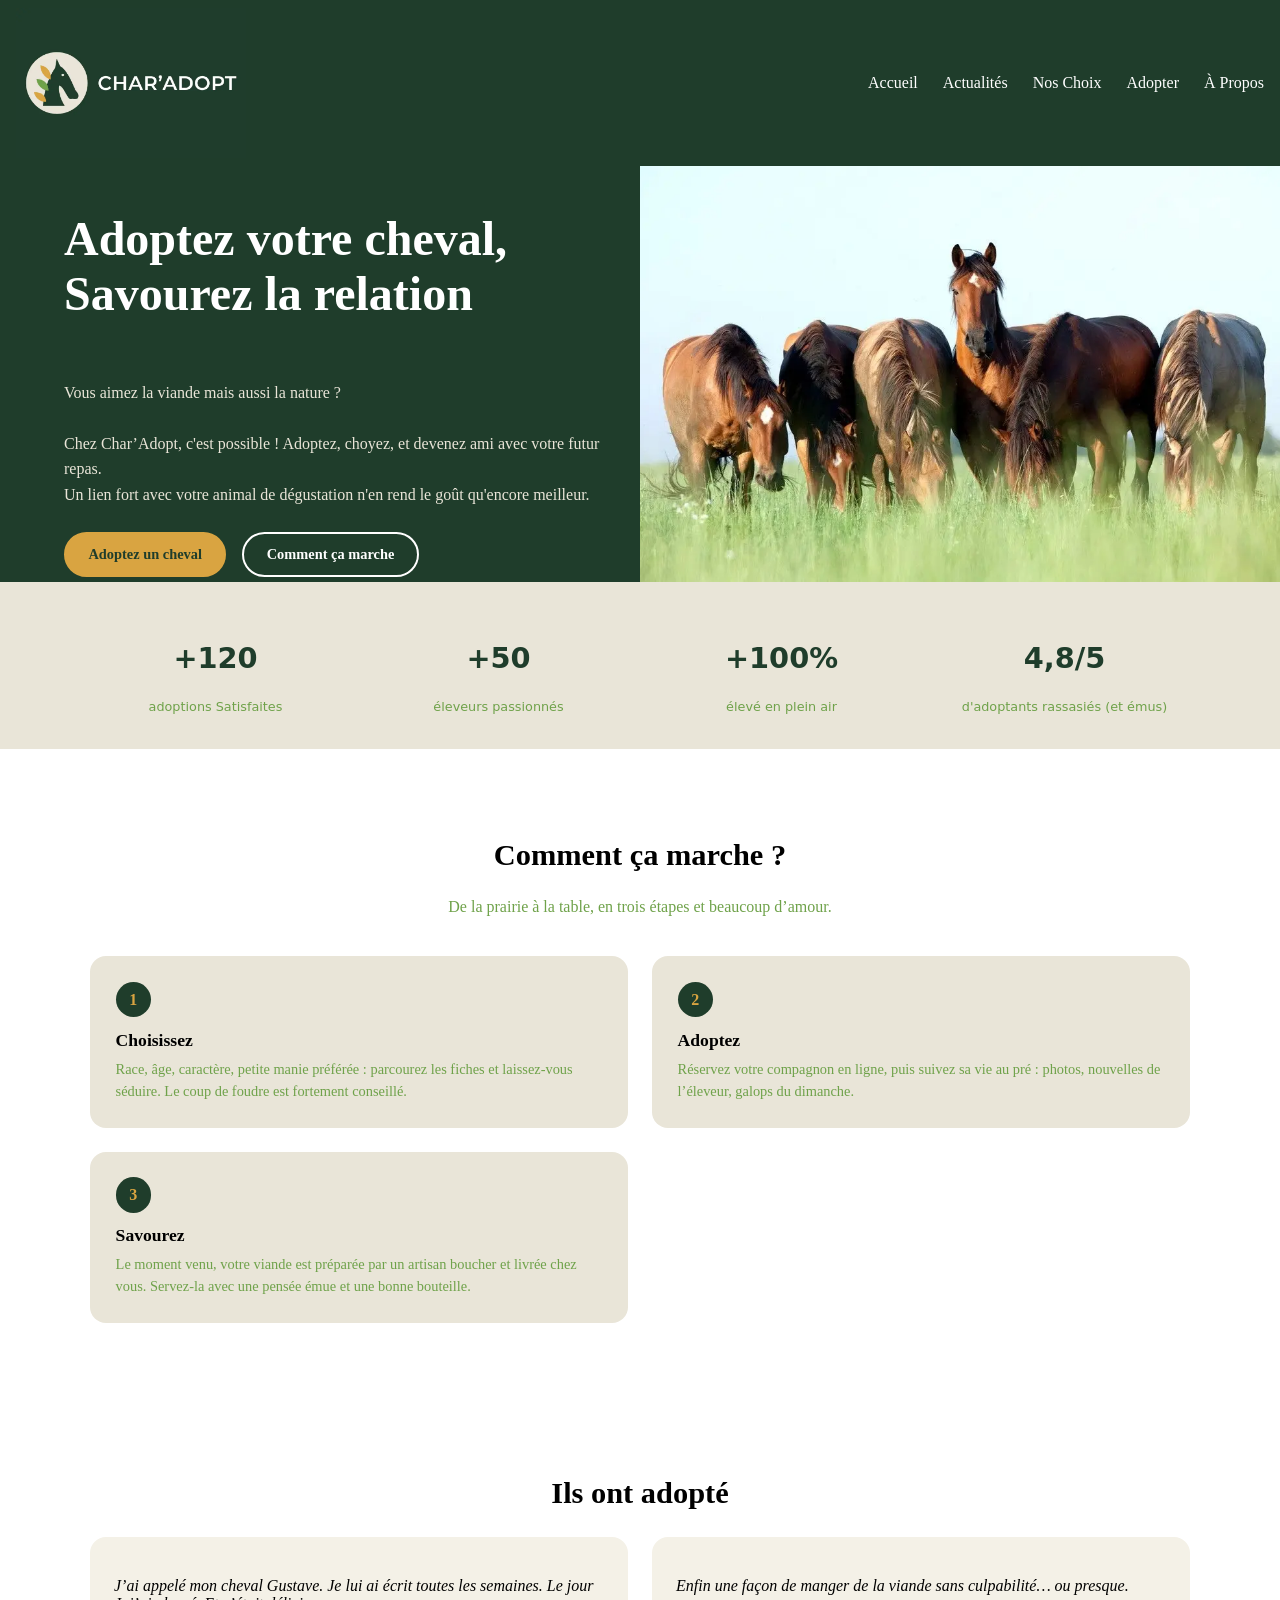
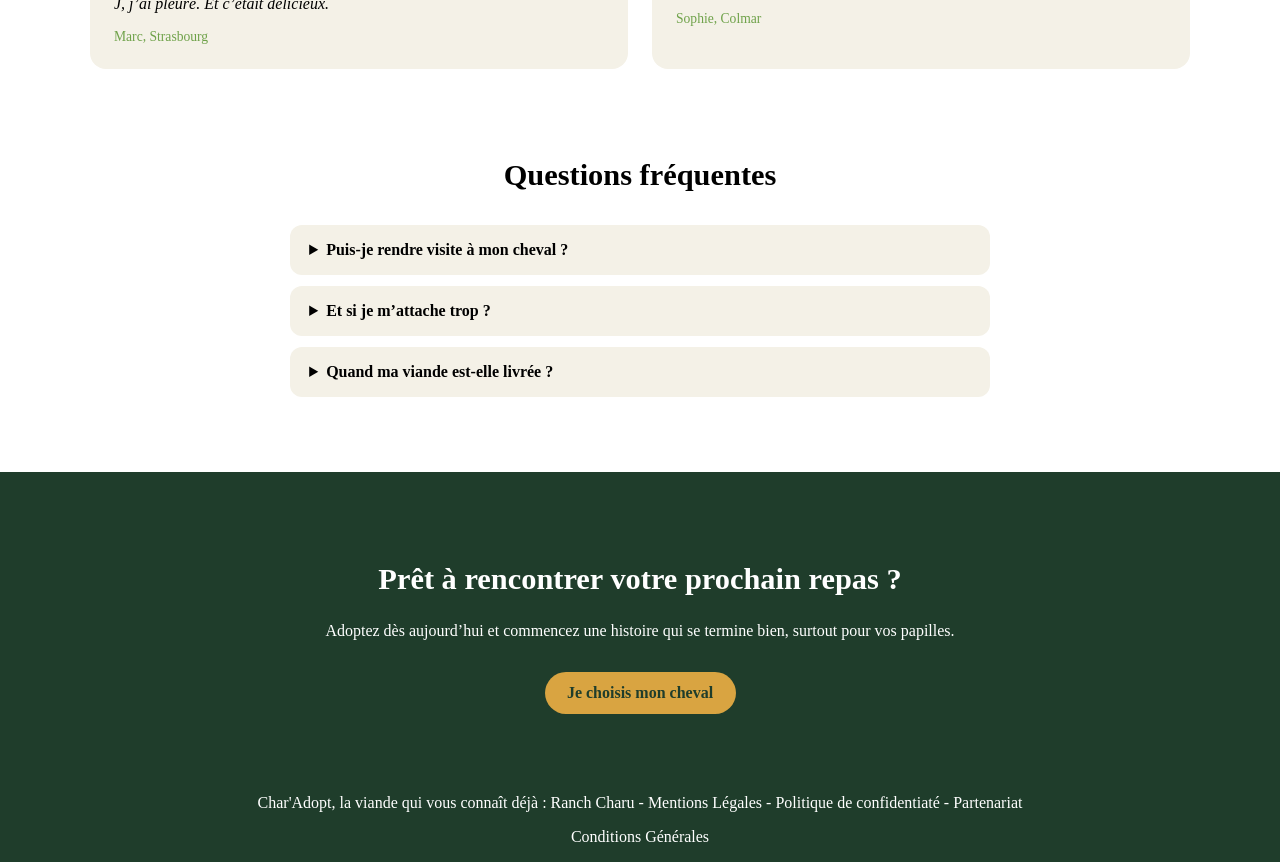
==== commit 2558800e: "correction" ====
--- a/index.html
+++ b/index.html
@@ -1,5 +1,5 @@
 <!DOCTYPE html>
-<html lang="fr" xmlns="http://www.w3.org/1999/html">
+<html lang="fr">
 <head>
     <meta charset="UTF-8">
     <meta name="viewport" content="width=device-width, initial-scale=1.0">
@@ -27,7 +27,7 @@
     </header>
 
     <main class="Accueil">
-        <hgroup class="accueil-head">
+        <section class="accueil-head">
             <h1>Adoptez votre cheval,<br> Savourez la relation</h1>
             <p class="intro">
                 Vous aimez la viande mais aussi la nature ?<br><br>
@@ -40,7 +40,7 @@
                 <a href="#fonctionnement" class="button-fonctionnement">Comment ça marche</a>
             </div>
             <img src="images/chevaux_accueil.webp" alt="Nos amis équestres">
-        </hgroup>
+        </section>
 
         <section class="bande" aria-label="Nos Chiffres clés">
             <div class="conteneur-stats">
